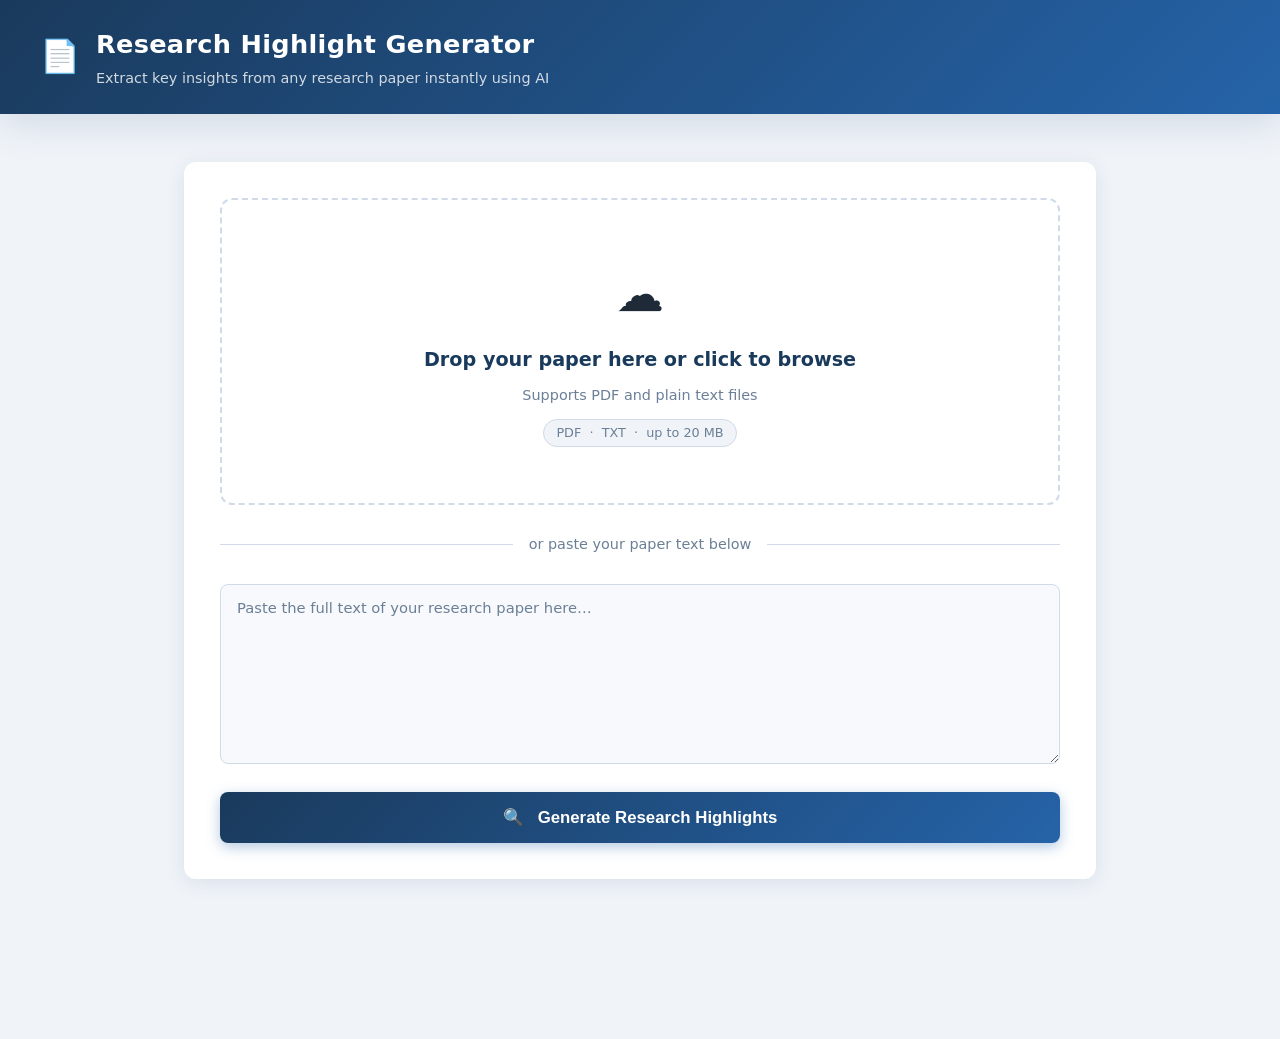
==== frontend/index.html @ ec695cb7 "first commit" ====
<!DOCTYPE html>
<html lang="en">
<head>
  <meta charset="UTF-8" />
  <meta name="viewport" content="width=device-width, initial-scale=1.0" />
  <title>Research Highlight Generator</title>
  <link rel="stylesheet" href="css/style.css" />
</head>
<body>

<header>
  <div class="logo">📄</div>
  <div>
    <h1>Research Highlight Generator</h1>
    <p>Extract key insights from any research paper instantly using AI</p>
  </div>
</header>

<main>

  <div class="card">
    <div id="drop-zone">
      <div class="upload-icon">☁️</div>
      <h2>Drop your paper here or click to browse</h2>
      <p>Supports PDF and plain text files</p>
      <span class="badge">PDF &nbsp;·&nbsp; TXT &nbsp;·&nbsp; up to 20 MB</span>
    </div>
    <input type="file" id="file-input" accept=".pdf,.txt" />

    <div id="selected-file">
      📎 <span id="selected-name"></span>
    </div>

    <div class="divider">or paste your paper text below</div>

    <textarea
      id="paper-text"
      placeholder="Paste the full text of your research paper here…"
    ></textarea>

    <div id="error-banner">
      ⚠️ <span id="error-msg"></span>
    </div>

    <button id="analyse-btn" class="btn btn-primary">
      🔍 &nbsp; Generate Research Highlights
    </button>
  </div>

  <div class="card" id="loader">
    <div class="spinner"></div>
    <p class="step-msg" id="step-msg">Processing your paper…</p>
    <p>This may take 10–30 seconds depending on paper length.</p>
  </div>

  <div class="card" id="results">

    <div class="results-header">
      <div>
        <h2>Research Highlights</h2>
        <p class="paper-title" id="paper-title-display"></p>
      </div>
      <div class="results-actions">
        <button id="print-btn" class="btn btn-secondary">🖨️ Print</button>
        <button id="copy-btn" class="btn btn-secondary">📋 Copy JSON</button>
        <button id="reset-btn" class="btn btn-secondary">↩ Analyse Another</button>
      </div>
    </div>

    <div class="stats-bar">
      <span>📄 File: <strong id="stat-filename">—</strong></span>
      <span>🔤 Characters: <strong id="stat-chars">—</strong></span>
    </div>

    <div class="highlights-grid">

      <div class="hl-card objective">
        <h3><span class="icon">🎯</span> Research Objective</h3>
        <p id="hl-objective"></p>
      </div>

      <div class="hl-card methodology">
        <h3><span class="icon">🔬</span> Methodology</h3>
        <p id="hl-methodology"></p>
      </div>

      <div class="hl-card findings">
        <h3><span class="icon">💡</span> Key Findings</h3>
        <ul id="hl-findings"></ul>
      </div>

      <div class="hl-card conclusions">
        <h3><span class="icon">📌</span> Conclusions</h3>
        <p id="hl-conclusions"></p>
      </div>

      <div class="hl-card contributions">
        <h3><span class="icon">🚀</span> Novel Contributions</h3>
        <ul id="hl-contributions"></ul>
      </div>

      <div class="hl-card limitations">
        <h3><span class="icon">⚠️</span> Limitations</h3>
        <ul id="hl-limitations"></ul>
      </div>

      <div class="hl-card keywords">
        <h3><span class="icon">🏷️</span> Keywords</h3>
        <div id="hl-keywords" class="keyword-chips"></div>
      </div>

      <div class="hl-card summary">
        <h3><span class="icon">📝</span> Paper Summary</h3>
        <p id="hl-summary"></p>
      </div>

    </div>
  </div>

</main>

<script src="js/app.js"></script>
</body>
</html>
---- frontend/css/style.css ----
*, *::before, *::after { box-sizing: border-box; margin: 0; padding: 0; }

:root {
  --primary:     #1a3a5c;
  --primary-lt:  #2563a8;
  --accent:      #e8a020;
  --accent-lt:   #f5c842;
  --bg:          #f0f4f9;
  --surface:     #ffffff;
  --surface2:    #f7f9fc;
  --border:      #d0dae8;
  --text:        #1e2a38;
  --text-muted:  #6b7f96;
  --success:     #1a7a4a;
  --error:       #c0392b;
  --radius:      12px;
  --shadow:      0 4px 20px rgba(26,58,92,.10);
  --shadow-lg:   0 8px 40px rgba(26,58,92,.15);
  --transition:  0.25s ease;
}

body {
  font-family: 'Segoe UI', system-ui, -apple-system, sans-serif;
  background: var(--bg);
  color: var(--text);
  min-height: 100vh;
  line-height: 1.6;
}

header {
  background: linear-gradient(135deg, var(--primary) 0%, var(--primary-lt) 100%);
  color: #fff;
  padding: 24px 40px;
  display: flex;
  align-items: center;
  gap: 16px;
  box-shadow: var(--shadow-lg);
}
header .logo { font-size: 2rem; }
header h1 { font-size: 1.6rem; font-weight: 700; letter-spacing: .3px; }
header p  { font-size: .9rem; opacity: .8; margin-top: 2px; }

main {
  max-width: 960px;
  margin: 48px auto;
  padding: 0 24px 80px;
}

.card {
  background: var(--surface);
  border-radius: var(--radius);
  box-shadow: var(--shadow);
  padding: 36px;
  margin-bottom: 32px;
}

#drop-zone {
  border: 2.5px dashed var(--border);
  border-radius: var(--radius);
  padding: 56px 32px;
  text-align: center;
  cursor: pointer;
  transition: border-color var(--transition), background var(--transition);
  position: relative;
}
#drop-zone:hover,
#drop-zone.drag-over {
  border-color: var(--primary-lt);
  background: rgba(37,99,168,.04);
}
#drop-zone .upload-icon { font-size: 3rem; margin-bottom: 12px; }
#drop-zone h2 { font-size: 1.2rem; color: var(--primary); margin-bottom: 8px; }
#drop-zone p  { color: var(--text-muted); font-size: .9rem; }
#drop-zone .badge {
  display: inline-block;
  background: var(--bg);
  border: 1px solid var(--border);
  border-radius: 999px;
  padding: 3px 12px;
  font-size: .8rem;
  color: var(--text-muted);
  margin-top: 12px;
}

#file-input { display: none; }

.divider {
  display: flex;
  align-items: center;
  gap: 16px;
  margin: 28px 0;
  color: var(--text-muted);
  font-size: .9rem;
}
.divider::before,
.divider::after {
  content: '';
  flex: 1;
  height: 1px;
  background: var(--border);
}

textarea#paper-text {
  width: 100%;
  min-height: 180px;
  padding: 14px 16px;
  border: 1.5px solid var(--border);
  border-radius: 8px;
  font-family: inherit;
  font-size: .92rem;
  color: var(--text);
  resize: vertical;
  transition: border-color var(--transition);
  background: var(--surface2);
}
textarea#paper-text:focus {
  outline: none;
  border-color: var(--primary-lt);
  background: var(--surface);
}
textarea#paper-text::placeholder { color: var(--text-muted); }

.btn {
  display: inline-flex;
  align-items: center;
  gap: 8px;
  padding: 12px 28px;
  border: none;
  border-radius: 8px;
  font-size: 1rem;
  font-weight: 600;
  cursor: pointer;
  transition: all var(--transition);
}
.btn-primary {
  background: linear-gradient(135deg, var(--primary) 0%, var(--primary-lt) 100%);
  color: #fff;
  box-shadow: 0 4px 14px rgba(37,99,168,.35);
  width: 100%;
  justify-content: center;
  margin-top: 20px;
  font-size: 1.05rem;
  padding: 15px;
}
.btn-primary:hover { filter: brightness(1.08); transform: translateY(-1px); }
.btn-primary:disabled { opacity: .55; cursor: not-allowed; transform: none; }
.btn-secondary {
  background: var(--surface2);
  color: var(--primary);
  border: 1.5px solid var(--border);
}
.btn-secondary:hover { background: var(--bg); }

#selected-file {
  display: none;
  margin-top: 16px;
  padding: 10px 16px;
  background: rgba(26,122,74,.08);
  border: 1px solid rgba(26,122,74,.25);
  border-radius: 8px;
  font-size: .9rem;
  color: var(--success);
  align-items: center;
  gap: 8px;
}

#loader {
  display: none;
  flex-direction: column;
  align-items: center;
  padding: 48px;
  gap: 20px;
}
.spinner {
  width: 52px;
  height: 52px;
  border: 5px solid var(--border);
  border-top-color: var(--primary-lt);
  border-radius: 50%;
  animation: spin 0.9s linear infinite;
}
@keyframes spin { to { transform: rotate(360deg); } }
#loader p { color: var(--text-muted); font-size: .95rem; }
#loader .step-msg {
  color: var(--primary);
  font-weight: 600;
  font-size: 1rem;
}

#error-banner {
  display: none;
  padding: 16px 20px;
  background: rgba(192,57,43,.08);
  border: 1px solid rgba(192,57,43,.3);
  border-radius: 8px;
  color: var(--error);
  margin-bottom: 24px;
  font-size: .92rem;
}

#results { display: none; }

.results-header {
  display: flex;
  align-items: flex-start;
  justify-content: space-between;
  flex-wrap: wrap;
  gap: 12px;
  margin-bottom: 28px;
  padding-bottom: 20px;
  border-bottom: 1px solid var(--border);
}
.results-header h2 { font-size: 1.4rem; color: var(--primary); }
.results-header .paper-title {
  font-size: 1rem;
  color: var(--text-muted);
  font-weight: 400;
  margin-top: 4px;
}
.results-actions { display: flex; gap: 10px; flex-wrap: wrap; }

.highlights-grid {
  display: grid;
  grid-template-columns: repeat(auto-fit, minmax(280px, 1fr));
  gap: 20px;
  margin-bottom: 24px;
}

.hl-card {
  background: var(--surface2);
  border: 1px solid var(--border);
  border-radius: var(--radius);
  padding: 22px 24px;
  position: relative;
  overflow: hidden;
}
.hl-card::before {
  content: '';
  position: absolute;
  top: 0; left: 0;
  width: 4px; height: 100%;
  border-radius: 4px 0 0 4px;
}
.hl-card.objective::before   { background: #2563a8; }
.hl-card.methodology::before { background: #7c3aed; }
.hl-card.findings::before    { background: #059669; }
.hl-card.conclusions::before { background: #d97706; }
.hl-card.contributions::before { background: #db2777; }
.hl-card.limitations::before { background: #dc2626; }
.hl-card.keywords::before    { background: #0891b2; }
.hl-card.summary::before     { background: var(--primary); }

.hl-card h3 {
  font-size: .8rem;
  font-weight: 700;
  text-transform: uppercase;
  letter-spacing: 1px;
  color: var(--text-muted);
  margin-bottom: 12px;
  display: flex;
  align-items: center;
  gap: 8px;
}
.hl-card h3 .icon { font-size: 1rem; }
.hl-card p, .hl-card li { font-size: .93rem; color: var(--text); line-height: 1.65; }
.hl-card ul { padding-left: 18px; }
.hl-card li { margin-bottom: 6px; }

.keyword-chips { display: flex; flex-wrap: wrap; gap: 8px; }
.chip {
  background: rgba(37,99,168,.1);
  color: var(--primary-lt);
  border: 1px solid rgba(37,99,168,.2);
  border-radius: 999px;
  padding: 4px 14px;
  font-size: .82rem;
  font-weight: 600;
}

.hl-card.summary { grid-column: 1 / -1; }

.stats-bar {
  display: flex;
  gap: 24px;
  flex-wrap: wrap;
  padding: 16px 20px;
  background: var(--surface2);
  border: 1px solid var(--border);
  border-radius: 8px;
  margin-bottom: 24px;
  font-size: .85rem;
  color: var(--text-muted);
}
.stats-bar span strong { color: var(--text); }

@media (max-width: 600px) {
  header { padding: 20px; }
  header h1 { font-size: 1.2rem; }
  main { margin: 24px auto; }
  .card { padding: 20px; }
  .highlights-grid { grid-template-columns: 1fr; }
}
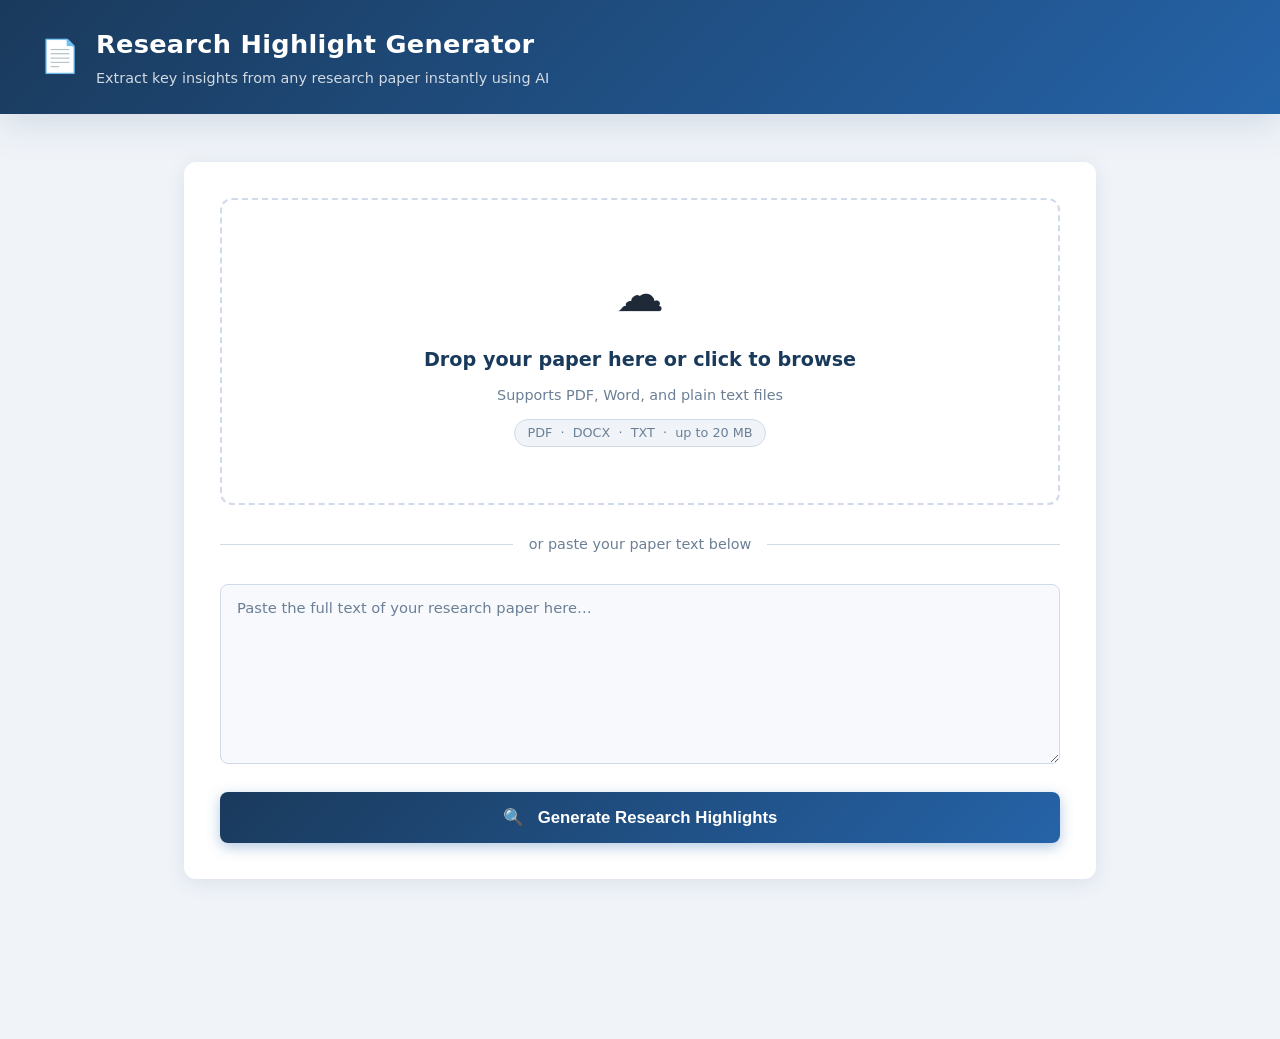
==== commit e90081d6: "Final" ====
--- a/frontend/index.html
+++ b/frontend/index.html
@@ -22,10 +22,10 @@
     <div id="drop-zone">
       <div class="upload-icon">☁️</div>
       <h2>Drop your paper here or click to browse</h2>
-      <p>Supports PDF and plain text files</p>
-      <span class="badge">PDF &nbsp;·&nbsp; TXT &nbsp;·&nbsp; up to 20 MB</span>
+      <p>Supports PDF, Word, and plain text files</p>
+      <span class="badge">PDF &nbsp;·&nbsp; DOCX &nbsp;·&nbsp; TXT &nbsp;·&nbsp; up to 20 MB</span>
     </div>
-    <input type="file" id="file-input" accept=".pdf,.txt" />
+    <input type="file" id="file-input" accept=".pdf,.txt,.docx" />
 
     <div id="selected-file">
       📎 <span id="selected-name"></span>
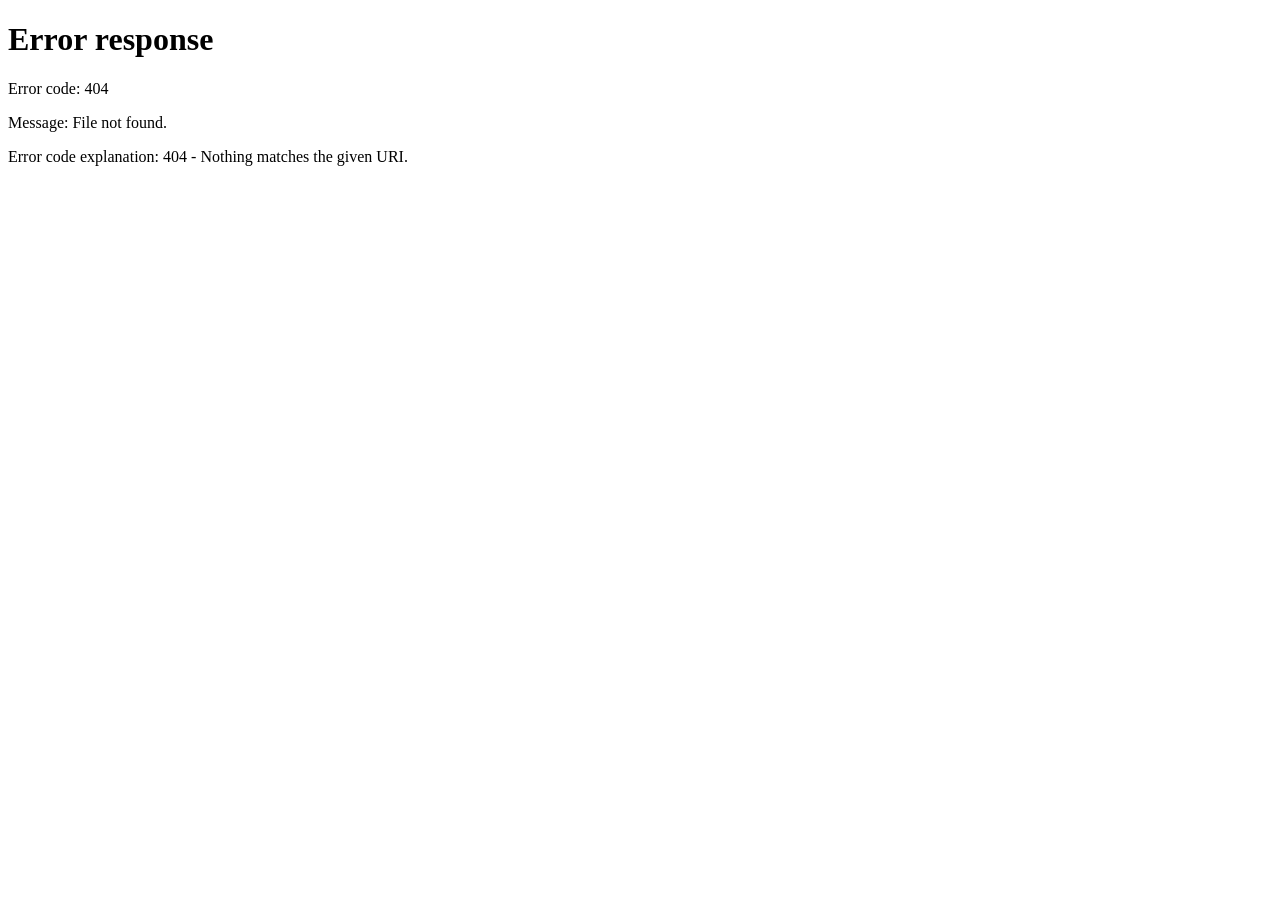
==== commit 4fec6277: "Final" ====
--- a/frontend/index.html
+++ b/frontend/index.html
@@ -10,114 +10,132 @@
 
 <header>
   <div class="logo">📄</div>
-  <div>
+  <div class="header-title">
     <h1>Research Highlight Generator</h1>
     <p>Extract key insights from any research paper instantly using AI</p>
   </div>
+  <div class="header-right">
+    <span class="header-user-email" id="user-email"></span>
+    <button id="logout-btn" class="btn btn-secondary btn-sm">Sign out</button>
+  </div>
 </header>
 
-<main>
+<div class="app-shell">
 
-  <div class="card">
-    <div id="drop-zone">
-      <div class="upload-icon">☁️</div>
-      <h2>Drop your paper here or click to browse</h2>
-      <p>Supports PDF, Word, and plain text files</p>
-      <span class="badge">PDF &nbsp;·&nbsp; DOCX &nbsp;·&nbsp; TXT &nbsp;·&nbsp; up to 20 MB</span>
+  <!-- ─── Sidebar ─────────────────────────── -->
+  <aside class="sidebar">
+    <div class="sidebar-header">
+      <span>History</span>
     </div>
-    <input type="file" id="file-input" accept=".pdf,.txt,.docx" />
+    <div class="sidebar-content" id="history-list">
+      <p class="sidebar-empty">No papers yet.<br>Upload your first paper!</p>
+    </div>
+  </aside>
 
-    <div id="selected-file">
-      📎 <span id="selected-name"></span>
+  <!-- ─── Main content ─────────────────────── -->
+  <main>
+
+    <div class="card">
+      <div id="drop-zone">
+        <div class="upload-icon">☁️</div>
+        <h2>Drop your paper here or click to browse</h2>
+        <p>Supports PDF, Word, and plain text files</p>
+        <span class="badge">PDF &nbsp;·&nbsp; DOCX &nbsp;·&nbsp; TXT &nbsp;·&nbsp; up to 20 MB</span>
+      </div>
+      <input type="file" id="file-input" accept=".pdf,.txt,.docx" />
+
+      <div id="selected-file">
+        📎 <span id="selected-name"></span>
+      </div>
+
+      <div class="divider">or paste your paper text below</div>
+
+      <textarea
+        id="paper-text"
+        placeholder="Paste the full text of your research paper here…"
+      ></textarea>
+
+      <div id="error-banner">
+        ⚠️ <span id="error-msg"></span>
+      </div>
+
+      <button id="analyse-btn" class="btn btn-primary">
+        🔍 &nbsp; Generate Research Highlights
+      </button>
     </div>
 
-    <div class="divider">or paste your paper text below</div>
-
-    <textarea
-      id="paper-text"
-      placeholder="Paste the full text of your research paper here…"
-    ></textarea>
-
-    <div id="error-banner">
-      ⚠️ <span id="error-msg"></span>
+    <div class="card" id="loader">
+      <div class="spinner"></div>
+      <p class="step-msg" id="step-msg">Processing your paper…</p>
+      <p>This may take 10–30 seconds depending on paper length.</p>
     </div>
 
-    <button id="analyse-btn" class="btn btn-primary">
-      🔍 &nbsp; Generate Research Highlights
-    </button>
-  </div>
+    <div class="card" id="results">
 
-  <div class="card" id="loader">
-    <div class="spinner"></div>
-    <p class="step-msg" id="step-msg">Processing your paper…</p>
-    <p>This may take 10–30 seconds depending on paper length.</p>
-  </div>
+      <div class="results-header">
+        <div>
+          <h2>Research Highlights</h2>
+          <p class="paper-title" id="paper-title-display"></p>
+        </div>
+        <div class="results-actions">
+          <button id="print-btn" class="btn btn-secondary">🖨️ Print</button>
+          <button id="copy-btn" class="btn btn-secondary">📋 Copy JSON</button>
+          <button id="reset-btn" class="btn btn-secondary">↩ Analyse Another</button>
+        </div>
+      </div>
 
-  <div class="card" id="results">
+      <div class="stats-bar">
+        <span>📄 File: <strong id="stat-filename">—</strong></span>
+        <span>🔤 Characters: <strong id="stat-chars">—</strong></span>
+      </div>
 
-    <div class="results-header">
-      <div>
-        <h2>Research Highlights</h2>
-        <p class="paper-title" id="paper-title-display"></p>
-      </div>
-      <div class="results-actions">
-        <button id="print-btn" class="btn btn-secondary">🖨️ Print</button>
-        <button id="copy-btn" class="btn btn-secondary">📋 Copy JSON</button>
-        <button id="reset-btn" class="btn btn-secondary">↩ Analyse Another</button>
+      <div class="highlights-grid">
+
+        <div class="hl-card objective">
+          <h3><span class="icon">🎯</span> Research Objective</h3>
+          <p id="hl-objective"></p>
+        </div>
+
+        <div class="hl-card methodology">
+          <h3><span class="icon">🔬</span> Methodology</h3>
+          <p id="hl-methodology"></p>
+        </div>
+
+        <div class="hl-card findings">
+          <h3><span class="icon">💡</span> Key Findings</h3>
+          <ul id="hl-findings"></ul>
+        </div>
+
+        <div class="hl-card conclusions">
+          <h3><span class="icon">📌</span> Conclusions</h3>
+          <p id="hl-conclusions"></p>
+        </div>
+
+        <div class="hl-card contributions">
+          <h3><span class="icon">🚀</span> Novel Contributions</h3>
+          <ul id="hl-contributions"></ul>
+        </div>
+
+        <div class="hl-card limitations">
+          <h3><span class="icon">⚠️</span> Limitations</h3>
+          <ul id="hl-limitations"></ul>
+        </div>
+
+        <div class="hl-card keywords">
+          <h3><span class="icon">🏷️</span> Keywords</h3>
+          <div id="hl-keywords" class="keyword-chips"></div>
+        </div>
+
+        <div class="hl-card summary">
+          <h3><span class="icon">📝</span> Paper Summary</h3>
+          <p id="hl-summary"></p>
+        </div>
+
       </div>
     </div>
 
-    <div class="stats-bar">
-      <span>📄 File: <strong id="stat-filename">—</strong></span>
-      <span>🔤 Characters: <strong id="stat-chars">—</strong></span>
-    </div>
-
-    <div class="highlights-grid">
-
-      <div class="hl-card objective">
-        <h3><span class="icon">🎯</span> Research Objective</h3>
-        <p id="hl-objective"></p>
-      </div>
-
-      <div class="hl-card methodology">
-        <h3><span class="icon">🔬</span> Methodology</h3>
-        <p id="hl-methodology"></p>
-      </div>
-
-      <div class="hl-card findings">
-        <h3><span class="icon">💡</span> Key Findings</h3>
-        <ul id="hl-findings"></ul>
-      </div>
-
-      <div class="hl-card conclusions">
-        <h3><span class="icon">📌</span> Conclusions</h3>
-        <p id="hl-conclusions"></p>
-      </div>
-
-      <div class="hl-card contributions">
-        <h3><span class="icon">🚀</span> Novel Contributions</h3>
-        <ul id="hl-contributions"></ul>
-      </div>
-
-      <div class="hl-card limitations">
-        <h3><span class="icon">⚠️</span> Limitations</h3>
-        <ul id="hl-limitations"></ul>
-      </div>
-
-      <div class="hl-card keywords">
-        <h3><span class="icon">🏷️</span> Keywords</h3>
-        <div id="hl-keywords" class="keyword-chips"></div>
-      </div>
-
-      <div class="hl-card summary">
-        <h3><span class="icon">📝</span> Paper Summary</h3>
-        <p id="hl-summary"></p>
-      </div>
-
-    </div>
-  </div>
-
-</main>
+  </main>
+</div>
 
 <script src="js/app.js"></script>
 </body>
--- a/frontend/css/style.css
+++ b/frontend/css/style.css
@@ -293,10 +293,226 @@
 }
 .stats-bar span strong { color: var(--text); }
 
+/* ─── Header right (user info + logout) ─── */
+header {
+  position: sticky;
+  top: 0;
+  z-index: 100;
+}
+.header-title { flex: 1; }
+.header-right {
+  display: flex;
+  align-items: center;
+  gap: 12px;
+  margin-left: auto;
+  flex-shrink: 0;
+}
+.header-user-email {
+  font-size: .85rem;
+  opacity: .75;
+  max-width: 200px;
+  overflow: hidden;
+  text-overflow: ellipsis;
+  white-space: nowrap;
+}
+.btn-sm {
+  padding: 7px 16px;
+  font-size: .85rem;
+}
+
+/* ─── App shell (sidebar + main) ─── */
+.app-shell {
+  display: flex;
+  min-height: calc(100vh - 90px);
+}
+
+.sidebar {
+  width: 260px;
+  flex-shrink: 0;
+  background: var(--surface);
+  border-right: 1px solid var(--border);
+  position: sticky;
+  top: 90px; /* header height */
+  height: calc(100vh - 90px);
+  overflow-y: auto;
+  display: flex;
+  flex-direction: column;
+}
+
+.sidebar-header {
+  padding: 18px 16px 14px;
+  border-bottom: 1px solid var(--border);
+  font-size: .78rem;
+  font-weight: 700;
+  text-transform: uppercase;
+  letter-spacing: 1px;
+  color: var(--text-muted);
+  flex-shrink: 0;
+}
+
+.sidebar-content {
+  flex: 1;
+  overflow-y: auto;
+  padding: 8px;
+}
+
+.sidebar-empty {
+  padding: 28px 12px;
+  text-align: center;
+  color: var(--text-muted);
+  font-size: .85rem;
+  line-height: 1.6;
+}
+
+.history-item {
+  padding: 11px 12px;
+  border-radius: 8px;
+  cursor: pointer;
+  transition: background var(--transition);
+  margin-bottom: 2px;
+}
+.history-item:hover { background: var(--bg); }
+.history-item.active { background: rgba(37,99,168,.1); }
+
+.history-item-title {
+  font-size: .88rem;
+  font-weight: 600;
+  color: var(--text);
+  white-space: nowrap;
+  overflow: hidden;
+  text-overflow: ellipsis;
+}
+.history-item-meta {
+  font-size: .76rem;
+  color: var(--text-muted);
+  margin-top: 2px;
+  white-space: nowrap;
+  overflow: hidden;
+  text-overflow: ellipsis;
+}
+
+/* Main content inside shell */
+.app-shell > main {
+  flex: 1;
+  max-width: 960px;
+  margin: 0 auto;
+  padding: 48px 24px 80px;
+  min-width: 0;
+}
+
+/* ─── Auth pages ─── */
+.auth-body {
+  display: flex;
+  justify-content: center;
+  align-items: center;
+  min-height: 100vh;
+  padding: 24px;
+  background: var(--bg);
+}
+
+.auth-page {
+  width: 100%;
+  max-width: 420px;
+}
+
+.auth-brand {
+  text-align: center;
+  margin-bottom: 28px;
+}
+.auth-logo {
+  font-size: 2.8rem;
+  margin-bottom: 10px;
+}
+.auth-brand h1 {
+  font-size: 1.3rem;
+  font-weight: 700;
+  color: var(--primary);
+}
+.auth-brand p {
+  font-size: .9rem;
+  color: var(--text-muted);
+  margin-top: 4px;
+}
+
+.auth-card {
+  background: var(--surface);
+  border-radius: var(--radius);
+  box-shadow: var(--shadow-lg);
+  padding: 36px;
+}
+.auth-card h2 {
+  font-size: 1.25rem;
+  color: var(--text);
+  margin-bottom: 24px;
+}
+
+.error-banner {
+  padding: 12px 16px;
+  background: rgba(192,57,43,.08);
+  border: 1px solid rgba(192,57,43,.3);
+  border-radius: 8px;
+  color: var(--error);
+  font-size: .88rem;
+  margin-bottom: 20px;
+}
+
+.form-group {
+  margin-bottom: 18px;
+}
+.form-group label {
+  display: block;
+  font-size: .88rem;
+  font-weight: 600;
+  color: var(--text);
+  margin-bottom: 6px;
+}
+.label-hint {
+  font-weight: 400;
+  color: var(--text-muted);
+}
+.form-group input {
+  width: 100%;
+  padding: 11px 14px;
+  border: 1.5px solid var(--border);
+  border-radius: 8px;
+  font-family: inherit;
+  font-size: .93rem;
+  color: var(--text);
+  background: var(--surface2);
+  transition: border-color var(--transition);
+}
+.form-group input:focus {
+  outline: none;
+  border-color: var(--primary-lt);
+  background: var(--surface);
+}
+.form-group input::placeholder { color: var(--text-muted); }
+
+.auth-switch {
+  margin-top: 20px;
+  text-align: center;
+  font-size: .88rem;
+  color: var(--text-muted);
+}
+.auth-switch a {
+  color: var(--primary-lt);
+  text-decoration: none;
+  font-weight: 600;
+}
+.auth-switch a:hover { text-decoration: underline; }
+
+/* ─── Responsive ─── */
+@media (max-width: 768px) {
+  .sidebar { display: none; }
+  .header-user-email { display: none; }
+}
+
 @media (max-width: 600px) {
-  header { padding: 20px; }
-  header h1 { font-size: 1.2rem; }
-  main { margin: 24px auto; }
+  header { padding: 16px 20px; }
+  header h1 { font-size: 1.1rem; }
+  header p { display: none; }
+  .app-shell > main { padding: 24px 16px 60px; }
   .card { padding: 20px; }
   .highlights-grid { grid-template-columns: 1fr; }
-}
+  .auth-card { padding: 24px; }
+}
